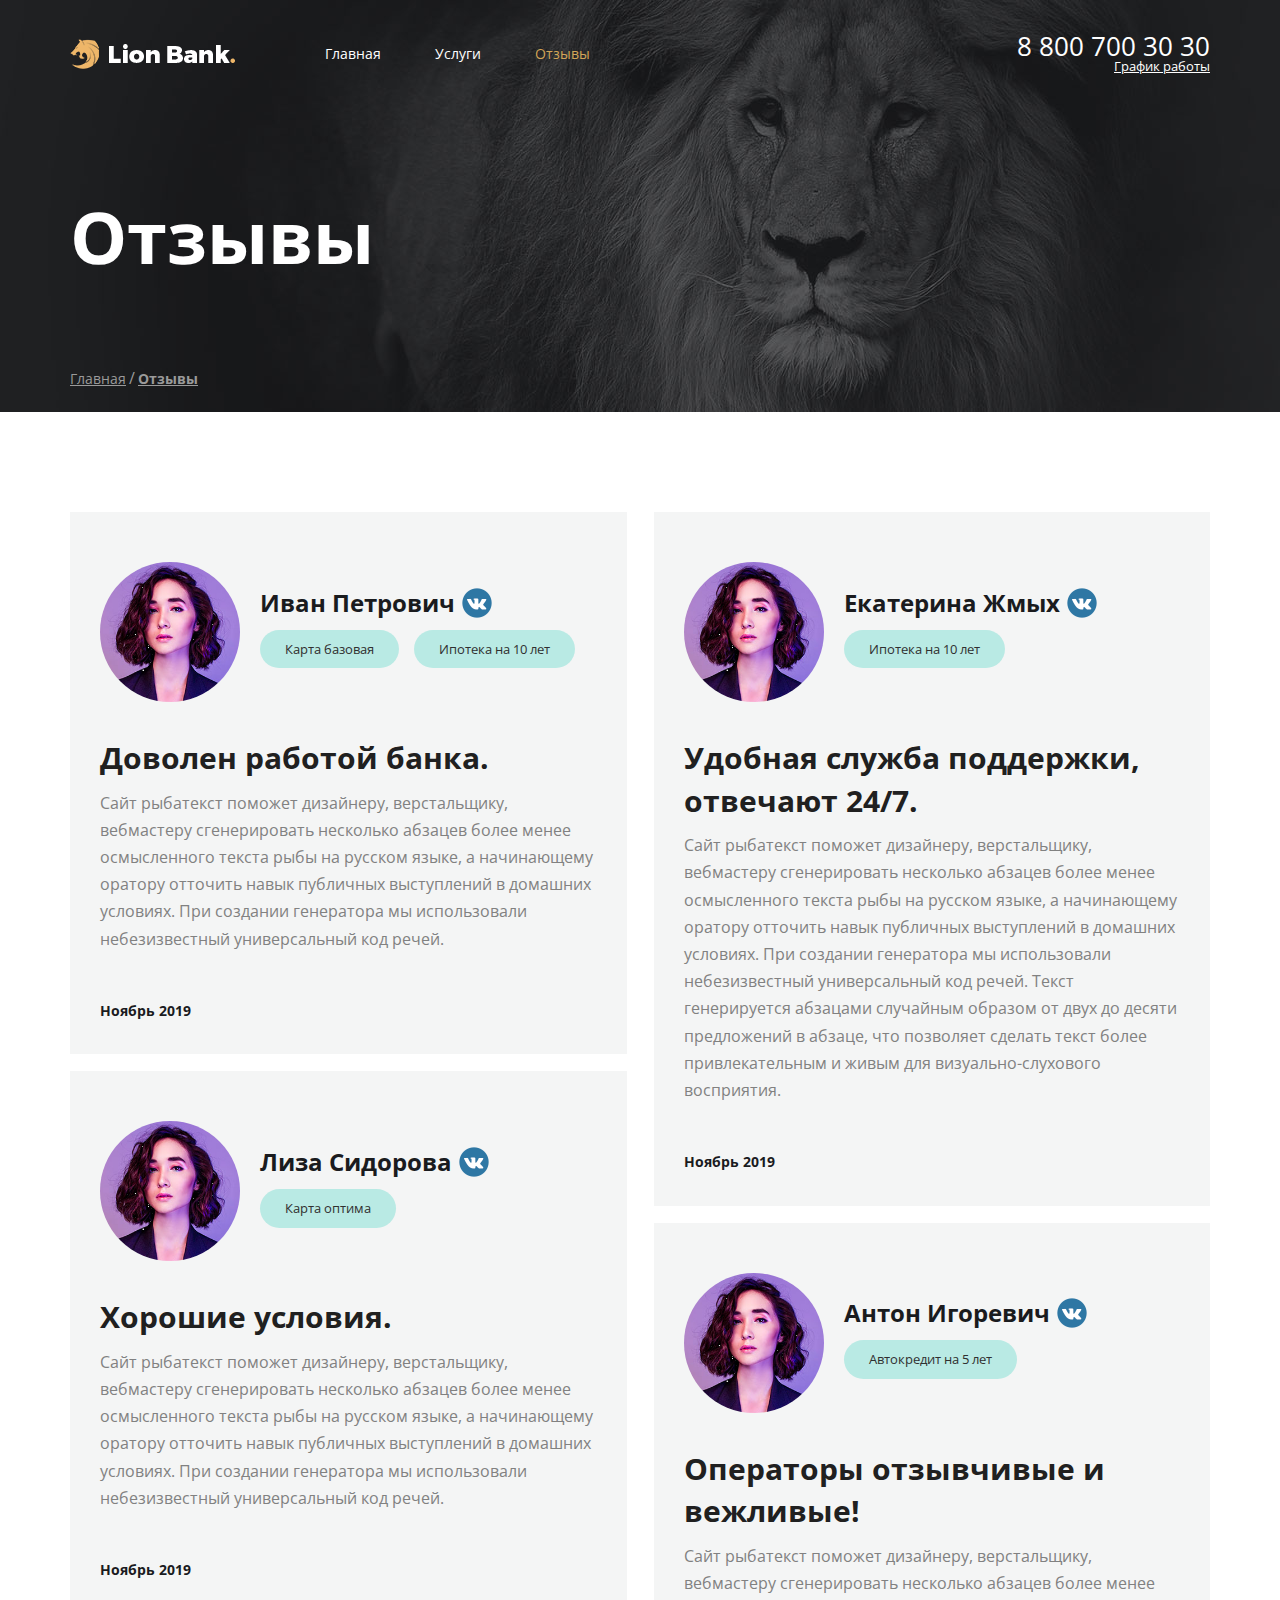
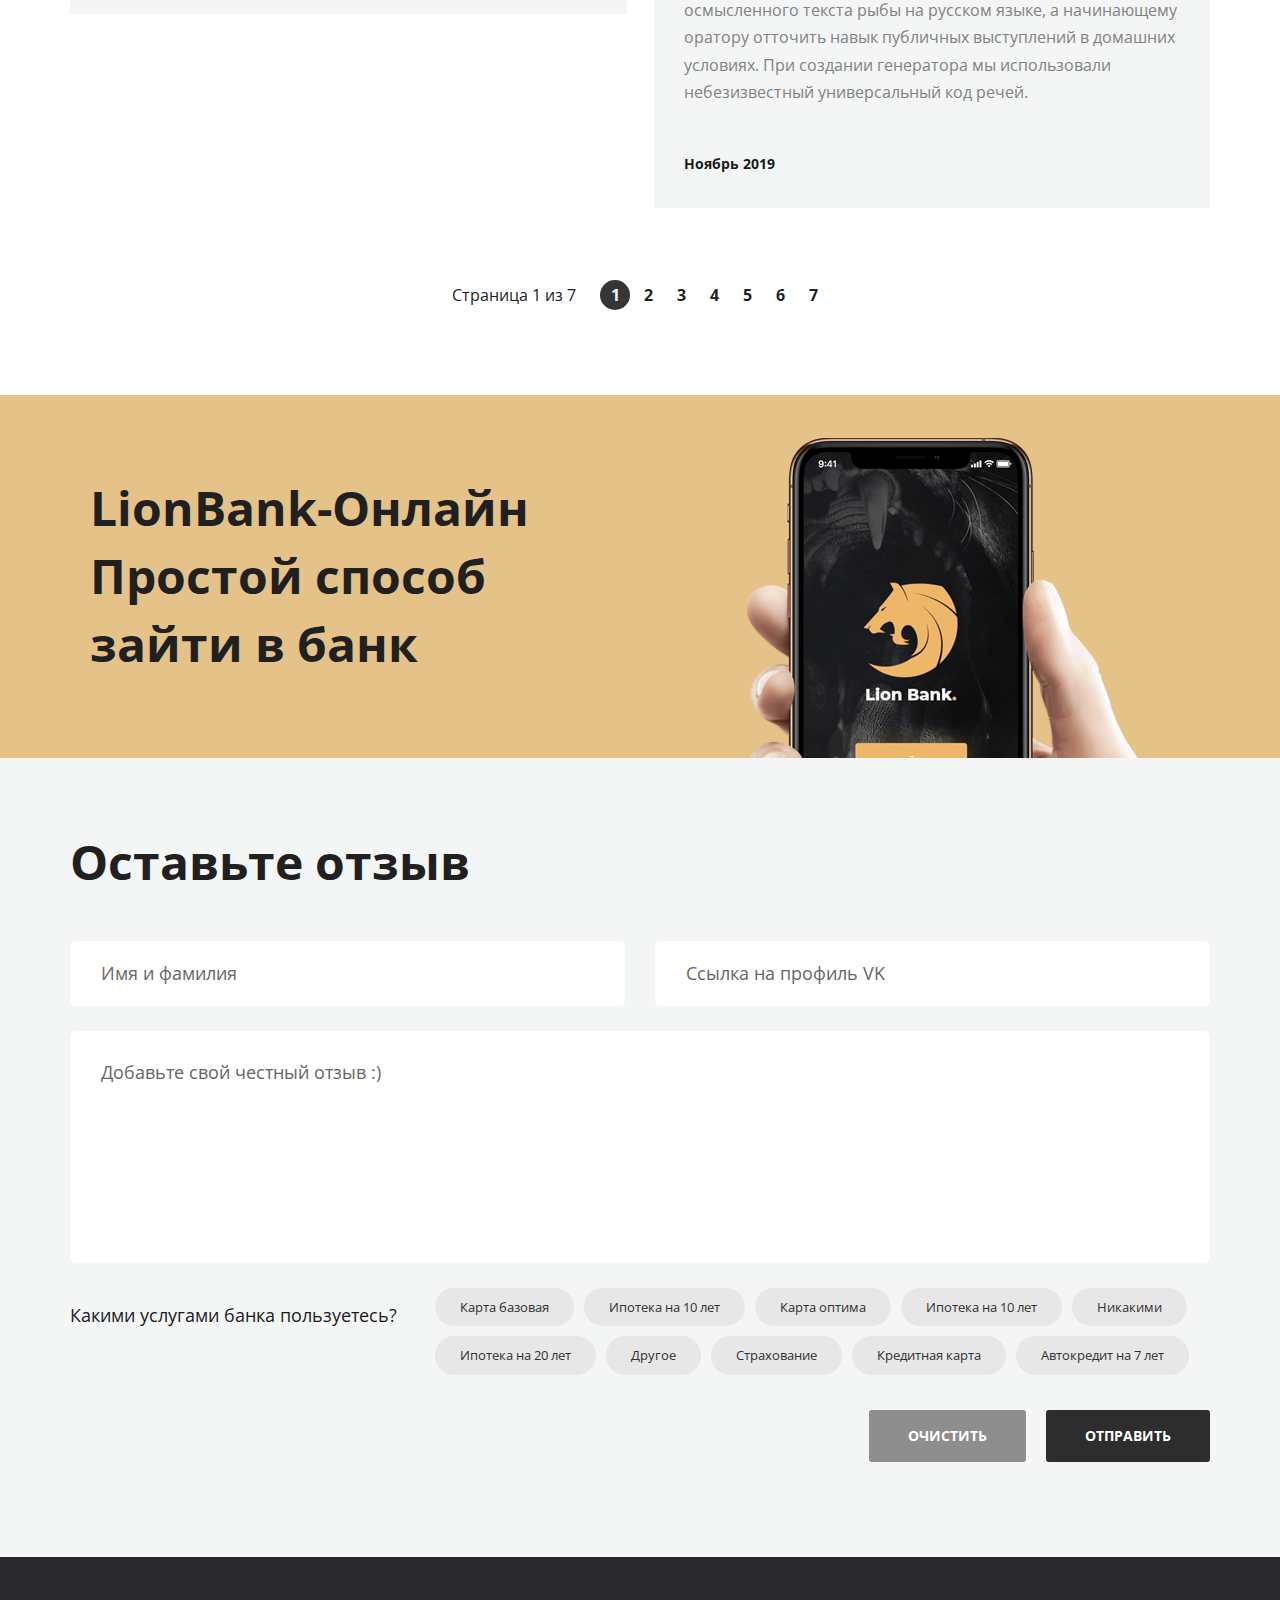
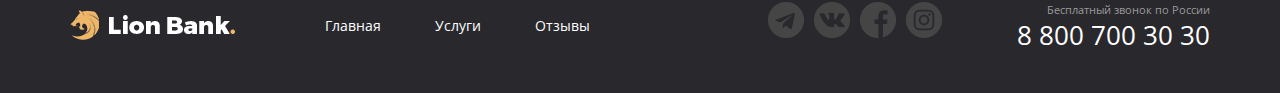
==== feedback.html @ 6b340ee8 "Add files via upload" ====
<!DOCTYPE html>
<html lang="ru">
<head>
    <meta charset="UTF-8">
    <meta name="viewport" content="width=1240">
    <link rel="preconnect" href="https://fonts.gstatic.com">
    <link href="https://fonts.googleapis.com/css2?family=Open+Sans:wght@400;600;700&display=swap" rel="stylesheet">
    <link rel="icon" type="image/vnd.microsoft.icon" href="./favicon.png">
    <link rel="icon" type="image/x-icon" href="./favicon.png">
    <link rel="icon" href="./favicon.png" /> 
    <link href="./css/style.css" rel="stylesheet" type="text/css">
    <title>Отзывы</title>
</head>
<body>
    <div class="wrapper">
        <div class="page-top">
            <header class="header header_style_default">
                    <div class="container header__container">
                        <div class="header__col header__col_align_left">
                            <div class="logo header__logo">
                                <a href="./main.html" class="logo__link" title="Lion Bank"><img src="./img/logo.png" class="logo__img" alt="Lion Bank"></a>
                            </div>
                            <nav class="main-menu header__main-menu">
                            <ul class="main-menu__list">
                                <li class="main-menu__item"><a href="./main.html" class="main-menu__link">Главная</a></li>
                                <li class="main-menu__item"><a href="./services.html" class="main-menu__link">Услуги</a></li>
                                <li class="main-menu__item"><a href="./feedback.html" class="main-menu__link active">Отзывы</a></li>
                            </ul>
                            </nav>
                        </div>
                        
                        <div class="header__col header__col-align-right">
                            <address class="contacts header__contacts">
                                <a href="tel:+78007003030" class="contacts__phone">8 800 700 30 30</a>
                                <div class="contacts__shedule">
                                    <div class="contacts__title">График работы</div>
                                        <div class="contacts__dropdown">
                                            <ul class="contacts__info">
                                            <li class="contacts__line contacts__line_bold">пн-вс: 09:00 - 20:00</li>
                                            <li class="contacts__line">Обед: 14:00 - 14:30</li>  
                                            </ul> 
                                        </div>
                                </div>
                            </address>
                        </div>
                            
                    </div>

            </header>
            <div class="container page-top__container">
                <h1 class="page-top__title">Отзывы</h1>
                <ul class="breadcrumbs">
                    <li class="breadcrumbs__item"><a href="./" class="breadcrumbs__link">Главная</a></li>
                    <li class="breadcrumbs__item"><a href="./services.html" class="breadcrumbs__link active">Отзывы</a></li>
                </ul>
            </div>
        </div>
        
       
        <main class="page-content">

            <section class="feedback">
                <div class="container">
                <ul class="feedback__list">
                    <li class="feedback__item review">
                        <div class="review__head">
                            <div class="review__avatar avatar"><img src="./img/avatar/avatar.png" alt="Пользователь" class="avatar__img"></div>
                            <div class="review__user">
                                <a href="#" class="review__username">Иван Петрович</a>
                                <ul class="review__tags">
                                    <li class="review__tag tag tag_bg_green">Карта базовая</li>
                                    <li class="review__tag tag tag_bg_green">Ипотека на 10 лет</li>
                                </ul>
                            </div>
                        </div>
                        <div class="review__body">
                            <h3 class="review__title">Доволен работой банка.</h3>
                            <div class="review__text">Сайт рыбатекст поможет дизайнеру, верстальщику, вебмастеру сгенерировать несколько абзацев более менее осмысленного текста рыбы на русском языке, а начинающему оратору отточить навык публичных выступлений в домашних условиях. При создании генератора мы использовали небезизвестный универсальный код речей. </div>
                            <div class="review__date">Ноябрь 2019</div>
                        </div>
                    </li>


                    <li class="feedback__item review">
                        <div class="review__head">
                            <div class="review__avatar avatar"><img src="./img/avatar/avatar.png" alt="Пользователь" class="avatar__img"></div>
                            <div class="review__user">
                                <a href="#" class="review__username">Лиза Сидорова</a>
                                <ul class="review__tags">
                                    <li class="review__tag tag tag_bg_green">Карта оптима</li>
                                </ul>
                            </div>
                        </div>
                        <div class="review__body">
                            <h3 class="review__title">Хорошие условия.</h3>
                            <div class="review__text">Сайт рыбатекст поможет дизайнеру, верстальщику, вебмастеру сгенерировать несколько абзацев более менее осмысленного текста рыбы на русском языке, а начинающему оратору отточить навык публичных выступлений в домашних условиях. При создании генератора мы использовали небезизвестный универсальный код речей. </div>
                            <div class="review__date">Ноябрь 2019</div>
                        </div>
                    </li>

                    <li class="feedback__item review">
                        <div class="review__head">
                            <div class="review__avatar avatar"><img src="./img/avatar/avatar.png" alt="Пользователь" class="avatar__img"></div>
                            <div class="review__user">
                                <a href="#" class="review__username">Екатерина Жмых</a>
                                <ul class="review__tags">
                                    <li class="review__tag tag tag_bg_green">Ипотека на 10 лет</li>
                                </ul>
                            </div>
                        </div>
                        <div class="review__body">
                            <h3 class="review__title">Удобная служба поддержки,
                                отвечают 24/7.</h3>
                            <div class="review__text">Сайт рыбатекст поможет дизайнеру, верстальщику, вебмастеру сгенерировать несколько абзацев более менее осмысленного текста рыбы на русском языке, а начинающему оратору отточить навык публичных выступлений в домашних условиях. При создании генератора мы использовали небезизвестный универсальный код речей. Текст генерируется абзацами случайным образом от двух до десяти предложений в абзаце, что позволяет сделать текст более привлекательным и живым для визуально-слухового восприятия.</div>
                            <div class="review__date">Ноябрь 2019</div>
                        </div>
                    </li>

                    <li class="feedback__item review">
                        <div class="review__head">
                            <div class="review__avatar avatar"><img src="./img/avatar/avatar.png" alt="Пользователь" class="avatar__img"></div>
                            <div class="review__user">
                                <a href="#" class="review__username">Антон Игоревич</a>
                                <ul class="review__tags">
                                    <li class="review__tag tag tag_bg_green">Автокредит на 5 лет</li>
                                </ul>
                            </div>
                        </div>
                        <div class="review__body">
                            <h3 class="review__title">Операторы отзывчивые
                                и вежливые!</h3>
                            <div class="review__text">Сайт рыбатекст поможет дизайнеру, верстальщику, вебмастеру сгенерировать несколько абзацев более менее осмысленного текста рыбы на русском языке, а начинающему оратору отточить навык публичных выступлений в домашних условиях. При создании генератора мы использовали небезизвестный универсальный код речей.</div>
                            <div class="review__date">Ноябрь 2019</div>
                        </div>
                    </li>
                    
                </ul>

                <div class="paginator paginator_style_light feedback__paginator">
                    <div class="paginator__pages">
                        Страница <span class="paginator__current-page">1</span> из <span class="paginator__pages-sum">7</span>
                    </div>
                    <ul class="paginator__list">
                        <li class="paginator__item"><a href="#" class="paginator__link active">1</a></li>
                        <li class="paginator__item"><a href="#" class="paginator__link">2</a></li>
                        <li class="paginator__item"><a href="#" class="paginator__link">3</a></li>
                        <li class="paginator__item"><a href="#" class="paginator__link">4</a></li>
                        <li class="paginator__item"><a href="#" class="paginator__link">5</a></li>
                        <li class="paginator__item"><a href="#" class="paginator__link">6</a></li>
                        <li class="paginator__item"><a href="#" class="paginator__link">7</a></li>
                    </ul>
                </div>
            </div>
            </section>
       
        </main> 

        <section class="ad ad_position_reviews ad_bg_orange">
            <div class="container ad__container">
                <img src="./img/ad/ad.png" alt="" class="ad__img">
                <div class="ad__text">
                    LionBank-Онлайн
                    Простой способ зайти в банк
                </div>
            </div>
        </section>

        <section class="leave-review">
            <div class="container">
                <h2 class="leave-review__title title_style_third">Оставьте отзыв</h2>
                <form action="" class="form form_style_review">
                    <div class="form__row">
                        <input type="text" class="form__input" placeholder="Имя и фамилия">
                        <input type="text" class="form__input" placeholder="Ссылка на профиль VK">
                    </div>
                    <div class="form__row">
                        <textarea class="form__input form__input_textarea" placeholder="Добавьте свой честный отзыв :)"></textarea>
                    </div>
                    <div class="form__row form__controls">
                        <div class="form__controls-title">Какими услугами банка пользуетесь?</div>
                        <ul class="controls">
                            <li class="controls__item">
                                <label class="controls__element">
                                    <input type="checkbox" class="controls__checkbox">
                                    <div class="tag controls__tag">Карта  базовая</div>
                                </label>
                            </li>
                            <li class="controls__item">
                                <label class="controls__element">
                                    <input type="checkbox" class="controls__checkbox">
                                    <div class="tag controls__tag">Ипотека на 10 лет</div>
                                </label>
                            </li>
                            <li class="controls__item">
                                <label class="controls__element">
                                    <input type="checkbox" class="controls__checkbox">
                                    <div class="tag controls__tag">Карта оптима</div>
                                </label>
                            </li>
                            <li class="controls__item">
                                <label class="controls__element">
                                    <input type="checkbox" class="controls__checkbox">
                                    <div class="tag controls__tag">Ипотека на 10 лет</div>
                                </label>
                            </li>
                            <li class="controls__item">
                                <label class="controls__element">
                                    <input type="checkbox" class="controls__checkbox">
                                    <div class="tag controls__tag">Никакими</div>
                                </label>
                            </li>
                            <li class="controls__item">
                                <label class="controls__element">
                                    <input type="checkbox" class="controls__checkbox">
                                    <div class="tag controls__tag">Ипотека на 20 лет</div>
                                </label>
                            </li>
                            <li class="controls__item">
                                <label class="controls__element">
                                    <input type="checkbox" class="controls__checkbox">
                                    <div class="tag controls__tag">Другое</div>
                                </label>
                            </li>
                            <li class="controls__item">
                                <label class="controls__element">
                                    <input type="checkbox" class="controls__checkbox">
                                    <div class="tag controls__tag">Страхование</div>
                                </label>
                            </li>
                            <li class="controls__item">
                                <label class="controls__element">
                                    <input type="checkbox" class="controls__checkbox">
                                    <div class="tag controls__tag">Кредитная карта</div>
                                </label>
                            </li>
                            <li class="controls__item">
                                <label class="controls__element">
                                    <input type="checkbox" class="controls__checkbox">
                                    <div class="tag controls__tag">Автокредит на 7 лет</div>
                                </label>
                            </li>
                        </ul>
                        
                    </div>
                    <div class="form__row form__buttons">
                        <button type="reset" class="form__button button button_style_gray button_shadow_none">Очистить</button>
                        <button type="submit" class="form__button button button_style_dark button_shadow_none">Отправить</button>
                    </div>
                </form>
            </div>
        </section>


        
        <footer class="footer">
                <div class="container footer__container footer__container_default">
                    <div class="footer__col footer__col_align_left">
                        <div class="logo footer__logo">
                            <a href="./main.html" class="logo__link" title="Lion Bank"><img src="./img/logo.png" class="logo__img" alt="Lion Bank"></a>
                        </div>
                        
                        <nav class="main-menu footer__main-menu">
                            <ul class="main-menu__list">
                                <li class="main-menu__item"><a href="./main.html" class="main-menu__link">Главная</a></li>
                                <li class="main-menu__item"><a href="./services.html" class="main-menu__link">Услуги</a></li>
                                <li class="main-menu__item"><a href="./feedback.html" class="main-menu__link">Отзывы</a></li>
                            </ul>
                        </nav>
                    </div>
                    
    
                    <div class="footer__col footer__col_align_right">
                        <div class="socials footer__socials">
                            <ul class="socials__list">
                                <li class="socials__item"><a href="#" class="socials__link socials__link_telegram" title="Telegram" target="_blank"></a></li>
                                <li class="socials__item"><a href="#" class="socials__link socials__link_vkontakte" title="Vkontakte" target="_blank"></a></li>
                                <li class="socials__item"><a href="#" class="socials__link socials__link_facebook" title="Facebook" target="_blank"></a></li>
                                <li class="socials__item"><a href="#" class="socials__link socials__link_instagram" title="Instagram" target="_blank"></a></li>
                            </ul>   
                        </div>
        
                        <address class="contacts footer__contacts">
                            <div class="contacts__free-call">Бесплатный звонок по России</div>
                            <a href="tel:+78007003030" class="contacts__phone">8 800 700 30 30</a>
                        </address>
                    </div>
                    
                </div>
        </footer>
     

    </div> <!-- /wrapper -->
</body>
</html>
---- css/style.css ----
@import "./layout/normalize.css" screen;
@import "./layout/default.css" screen;

@import "./blocks/header.css" screen;
@import "./blocks/logo.css" screen;
@import "./blocks/main-menu.css" screen;
@import "./blocks/contacts.css" screen;
@import "./blocks/footer.css" screen;
@import "./blocks/socials.css" screen;
@import "./blocks/button.css" screen;
@import "./blocks/paginator.css" screen;

@import "./blocks/hero.css" screen;
@import "./blocks/offers.css" screen;
@import "./blocks/creditcard.css" screen;
@import "./blocks/news.css" screen;
@import "./blocks/preview.css" screen;
@import "./blocks/about.css" screen;

@import "./blocks/page-top.css" screen;
@import "./blocks/head-title.css" screen;
@import "./blocks/breadcrumbs.css" screen;
@import "./blocks/services.css" screen;
@import "./blocks/article-preview.css" screen;
@import "./blocks/partners.css" screen;

@import "./blocks/feedback.css" screen;
@import "./blocks/review.css" screen;
@import "./blocks/avatar.css" screen;
@import "./blocks/tag.css" screen;
@import "./blocks/ad.css" screen;
@import "./blocks/form.css" screen;
@import "./blocks/leave-review.css" screen;
@import "./blocks/controls.css" screen;

/*Welcome*/

.welcome {
    height:100vh;
    min-width:1160px;
    display:flex;
    flex-direction: column;
    position:fixed;
    top:0;
    left:0;
    width:100vw;
    align-items: center;
    justify-content: center;
    background: url("../../img/splash.png") center center no-repeat;
    
}

@media (orientation: landscape) {
    .welcome {
        background-size:100% auto;
    }
}

@media (orientation: portrait) {
    .welcome {
        background-size:auto 100%;
    }
}


.welcome__content {

    display: flex;
    flex-direction: column;
    animation: bounce 1.5s;
    opacity: 0;
    animation-fill-mode: forwards;

}

.welcome__img {
    margin-bottom:60px;
}

@keyframes bounce {

    0% {
        transform: translateY(0);
    }

    20% {
        transform: translateY(-30px);
        animation-timing-function:cubic-bezier(0.175, 0.885, 0.5);

    }

    35% {
        transform: translateY(0);
    }

    50% {
        transform: translateY(-20px);

    }

    65% {
        transform: translateY(0);
    }

    75% {
        transform: translateY(-10px);

    }

    90% {
        transform: translateY(0);
    }

    100% {
        opacity: 1;
    }

}
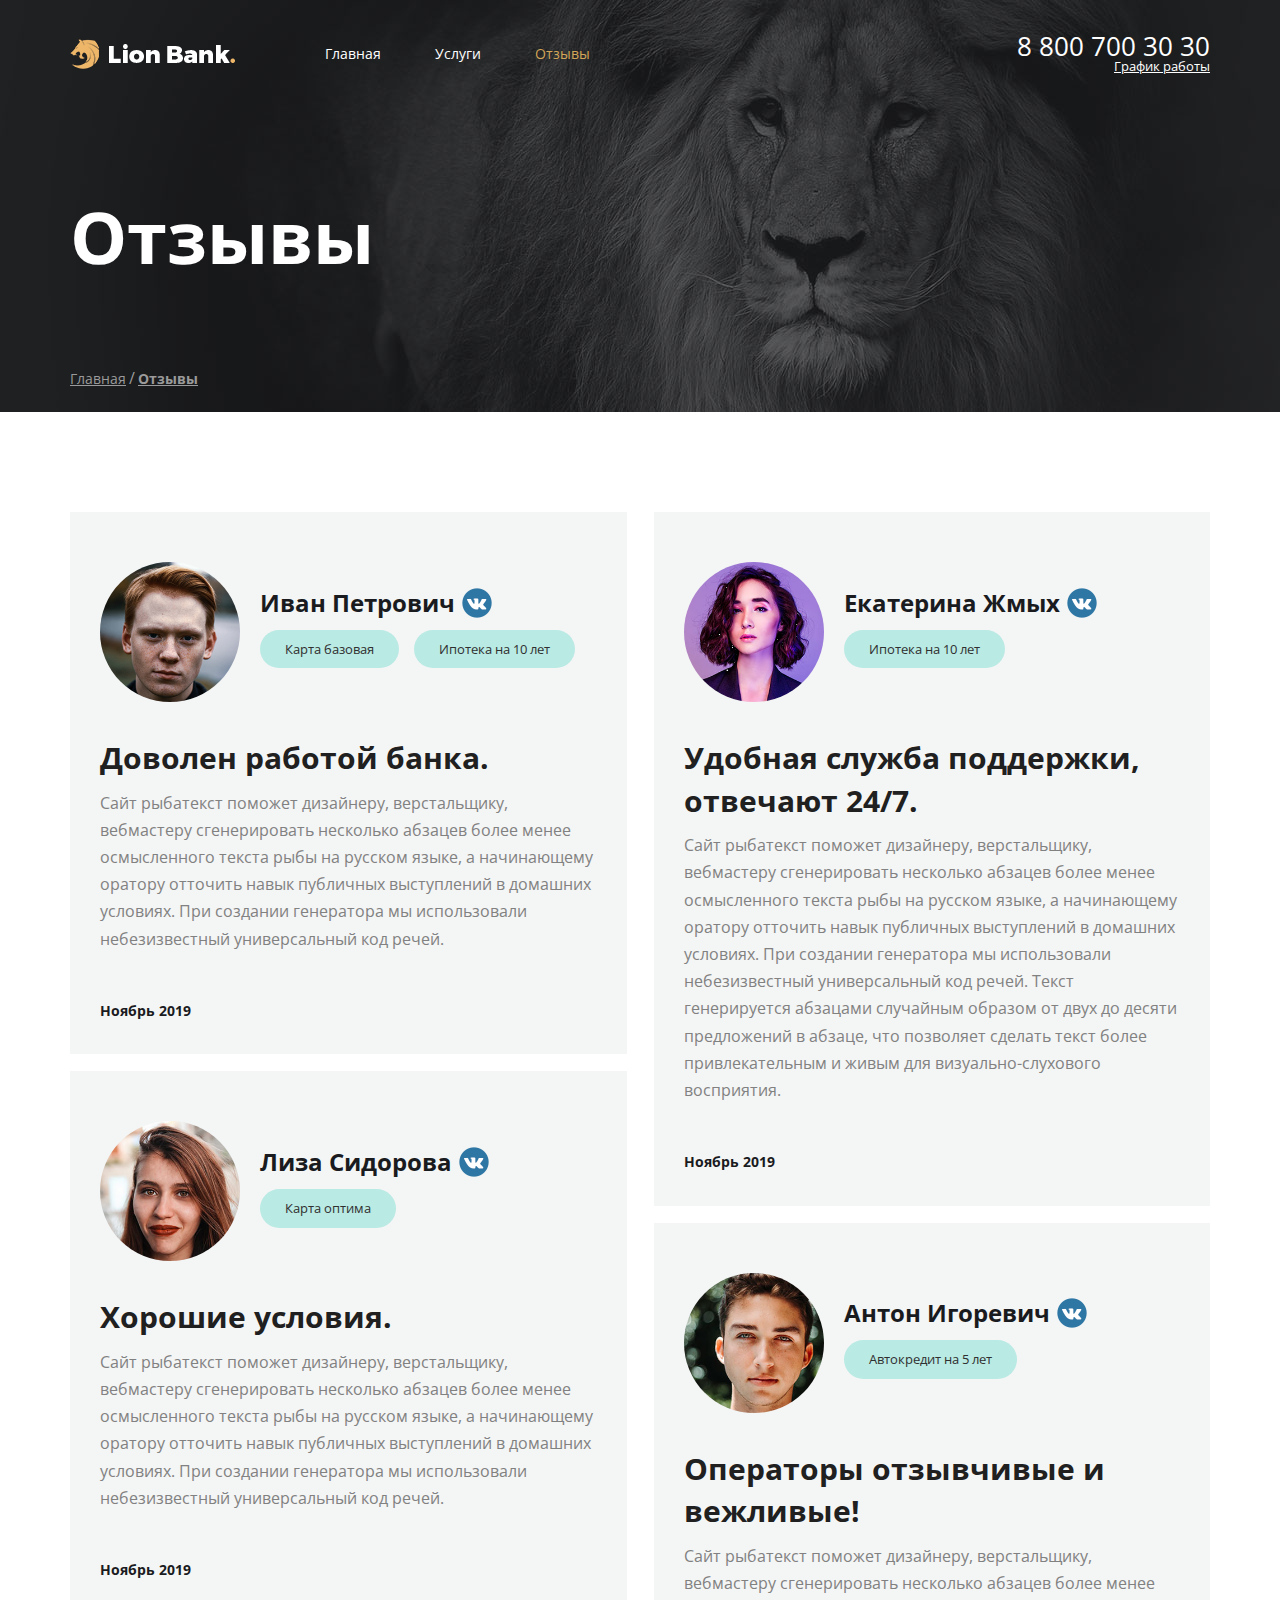
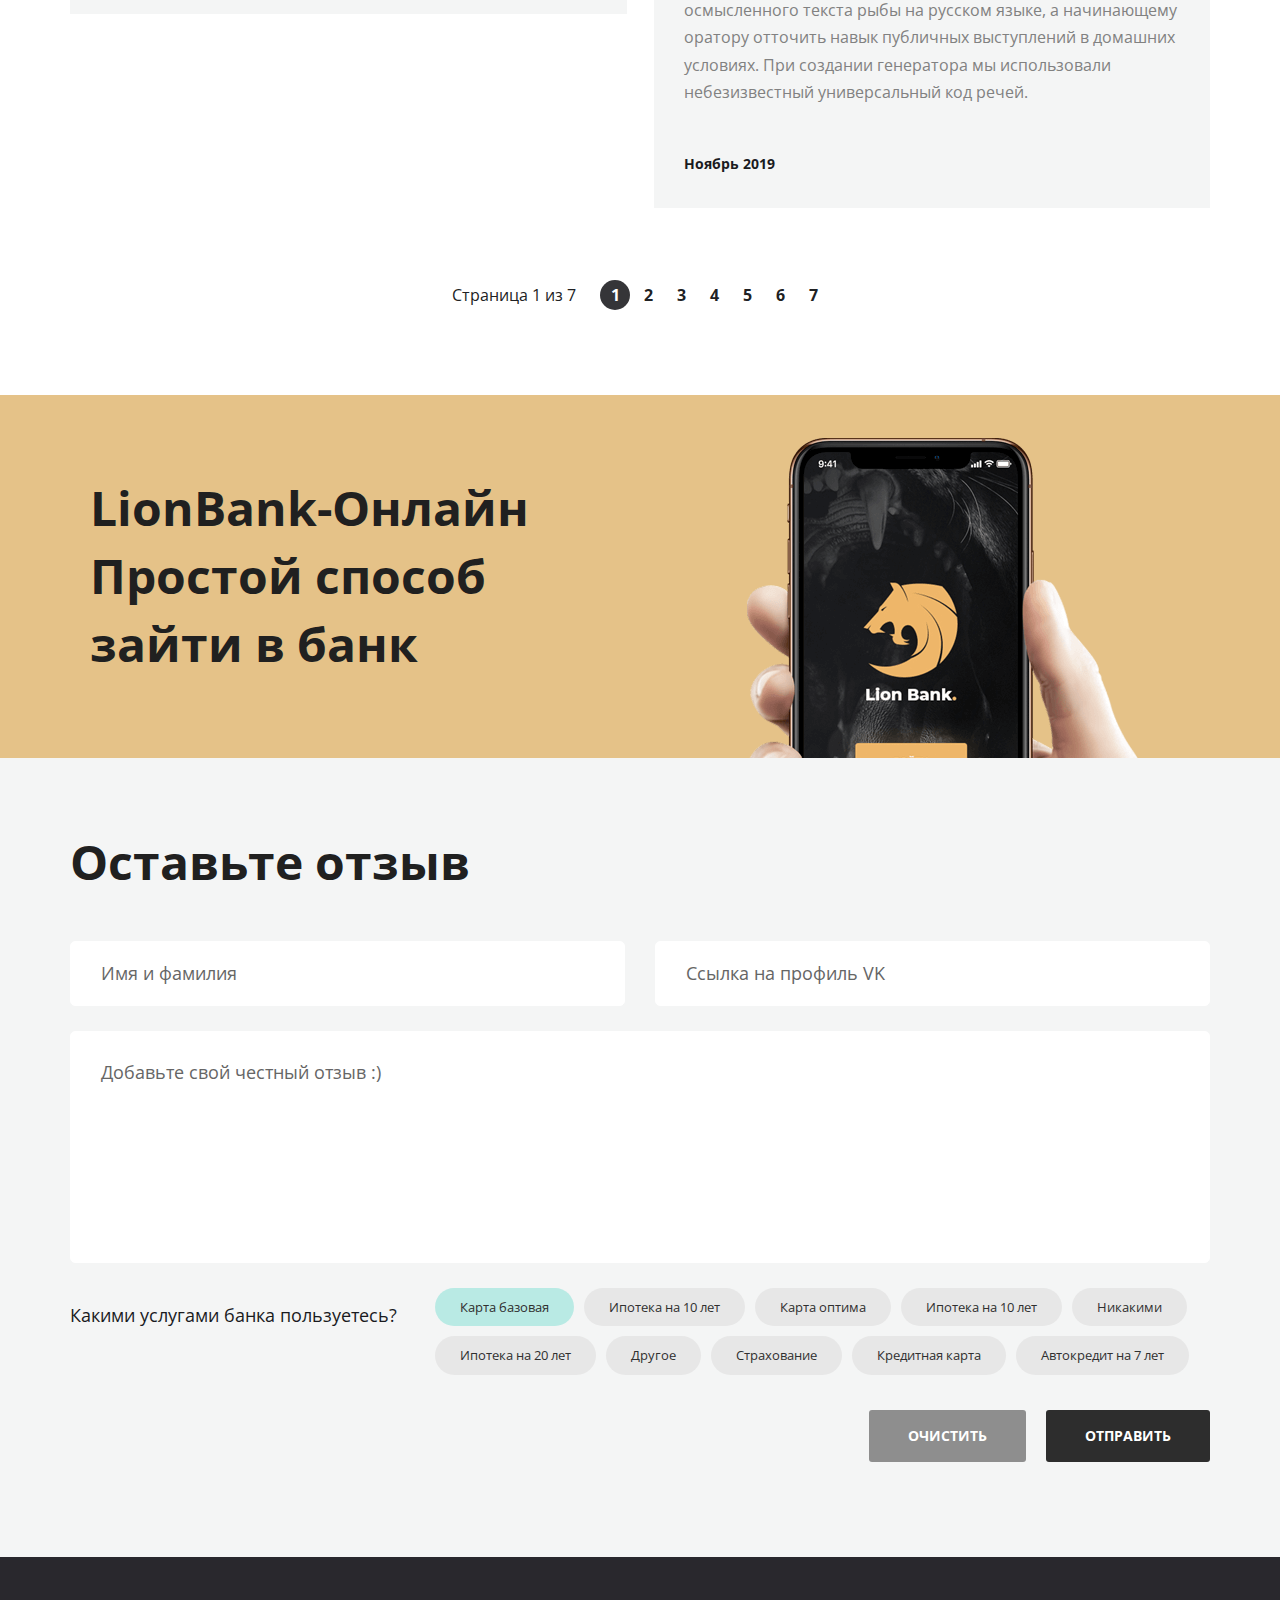
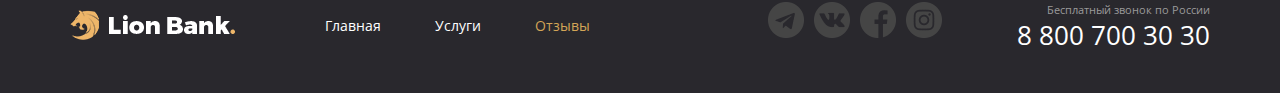
==== commit a5d64459: "Add files via upload" ====
--- a/feedback.html
+++ b/feedback.html
@@ -50,7 +50,7 @@
             <div class="container page-top__container">
                 <h1 class="page-top__title">Отзывы</h1>
                 <ul class="breadcrumbs">
-                    <li class="breadcrumbs__item"><a href="./" class="breadcrumbs__link">Главная</a></li>
+                    <li class="breadcrumbs__item"><a href="./main.html" class="breadcrumbs__link">Главная</a></li>
                     <li class="breadcrumbs__item"><a href="./services.html" class="breadcrumbs__link active">Отзывы</a></li>
                 </ul>
             </div>
@@ -64,7 +64,7 @@
                 <ul class="feedback__list">
                     <li class="feedback__item review">
                         <div class="review__head">
-                            <div class="review__avatar avatar"><img src="./img/avatar/avatar.png" alt="Пользователь" class="avatar__img"></div>
+                            <div class="review__avatar avatar"><img src="./img/avatar/avatar1.png" alt="Пользователь" class="avatar__img"></div>
                             <div class="review__user">
                                 <a href="#" class="review__username">Иван Петрович</a>
                                 <ul class="review__tags">
@@ -83,7 +83,7 @@
 
                     <li class="feedback__item review">
                         <div class="review__head">
-                            <div class="review__avatar avatar"><img src="./img/avatar/avatar.png" alt="Пользователь" class="avatar__img"></div>
+                            <div class="review__avatar avatar"><img src="./img/avatar/avatar3.png" alt="Пользователь" class="avatar__img"></div>
                             <div class="review__user">
                                 <a href="#" class="review__username">Лиза Сидорова</a>
                                 <ul class="review__tags">
@@ -100,7 +100,7 @@
 
                     <li class="feedback__item review">
                         <div class="review__head">
-                            <div class="review__avatar avatar"><img src="./img/avatar/avatar.png" alt="Пользователь" class="avatar__img"></div>
+                            <div class="review__avatar avatar"><img src="./img/avatar/avatar2.png" alt="Пользователь" class="avatar__img"></div>
                             <div class="review__user">
                                 <a href="#" class="review__username">Екатерина Жмых</a>
                                 <ul class="review__tags">
@@ -118,7 +118,7 @@
 
                     <li class="feedback__item review">
                         <div class="review__head">
-                            <div class="review__avatar avatar"><img src="./img/avatar/avatar.png" alt="Пользователь" class="avatar__img"></div>
+                            <div class="review__avatar avatar"><img src="./img/avatar/avatar4.png" alt="Пользователь" class="avatar__img"></div>
                             <div class="review__user">
                                 <a href="#" class="review__username">Антон Игоревич</a>
                                 <ul class="review__tags">
@@ -181,7 +181,7 @@
                         <ul class="controls">
                             <li class="controls__item">
                                 <label class="controls__element">
-                                    <input type="checkbox" class="controls__checkbox">
+                                    <input type="checkbox" class="controls__checkbox" checked>
                                     <div class="tag controls__tag">Карта  базовая</div>
                                 </label>
                             </li>
@@ -263,7 +263,7 @@
                             <ul class="main-menu__list">
                                 <li class="main-menu__item"><a href="./main.html" class="main-menu__link">Главная</a></li>
                                 <li class="main-menu__item"><a href="./services.html" class="main-menu__link">Услуги</a></li>
-                                <li class="main-menu__item"><a href="./feedback.html" class="main-menu__link">Отзывы</a></li>
+                                <li class="main-menu__item"><a href="./feedback.html" class="main-menu__link active">Отзывы</a></li>
                             </ul>
                         </nav>
                     </div>
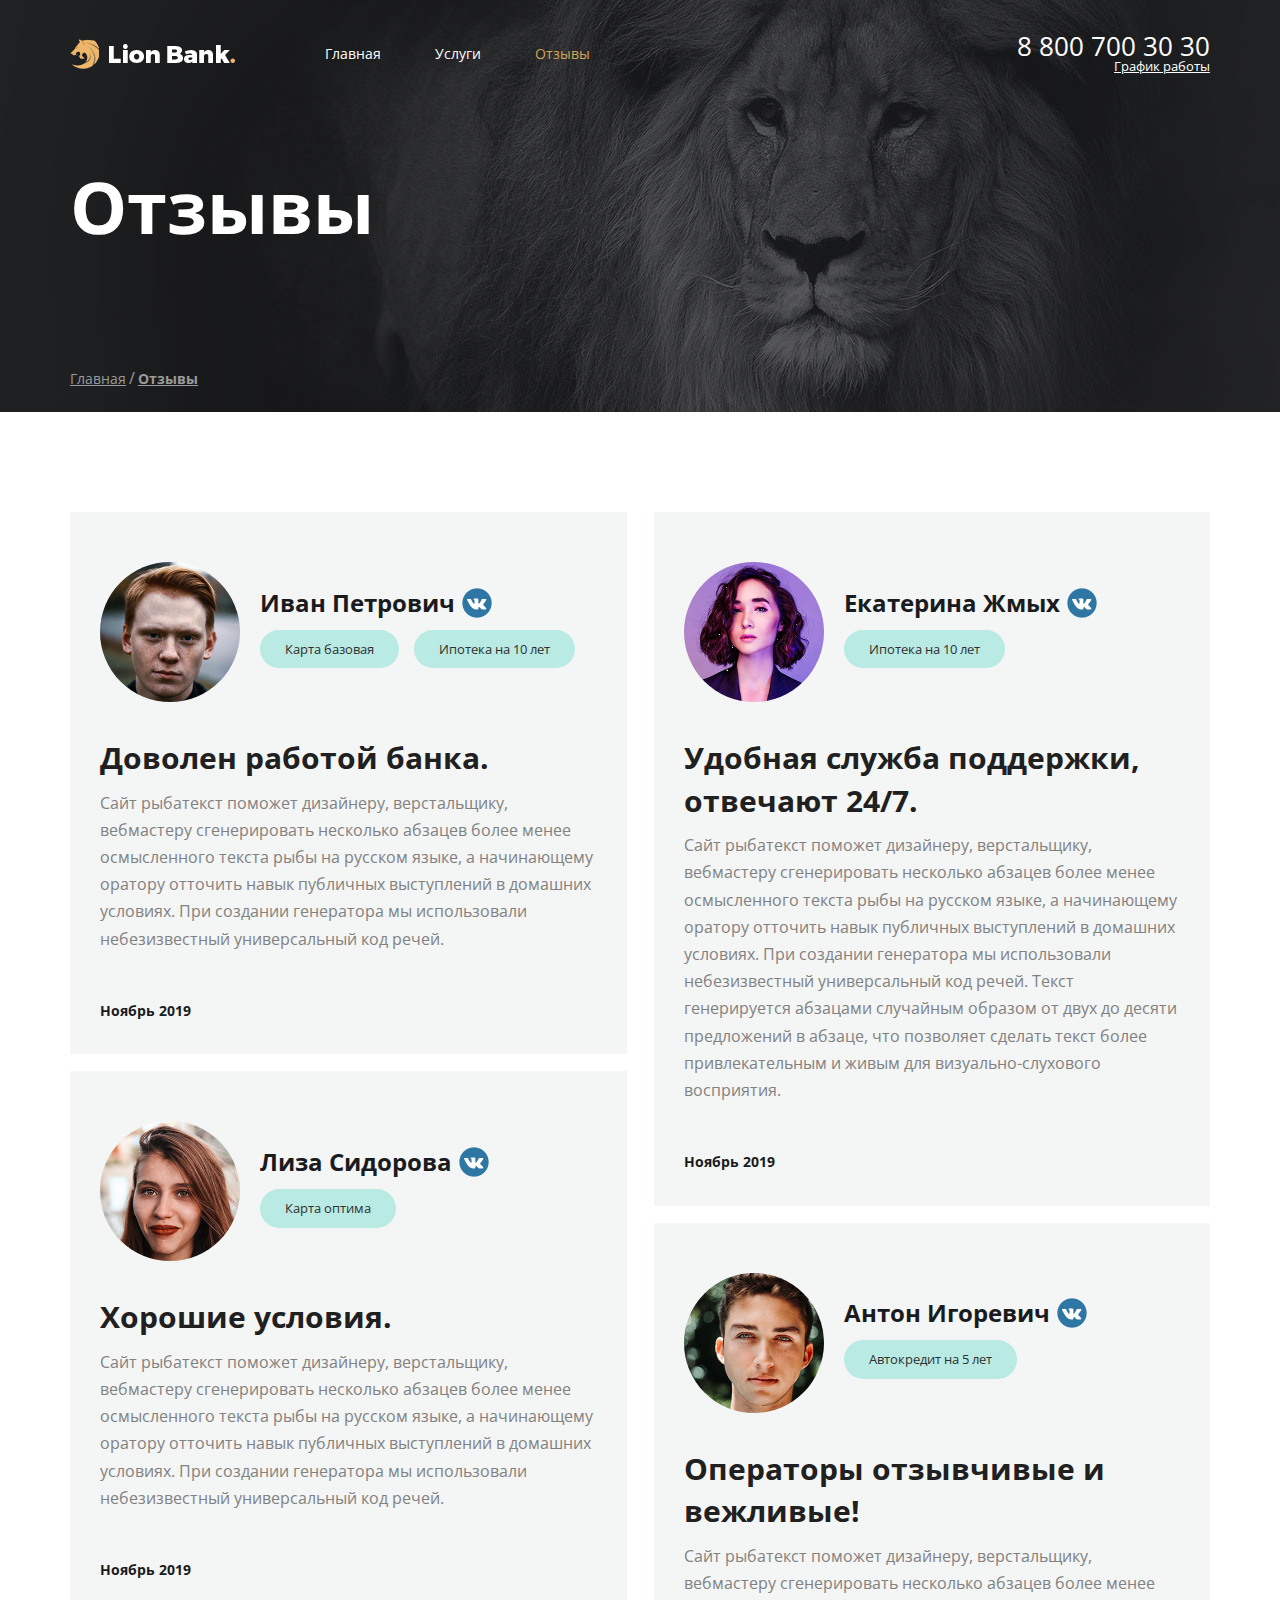
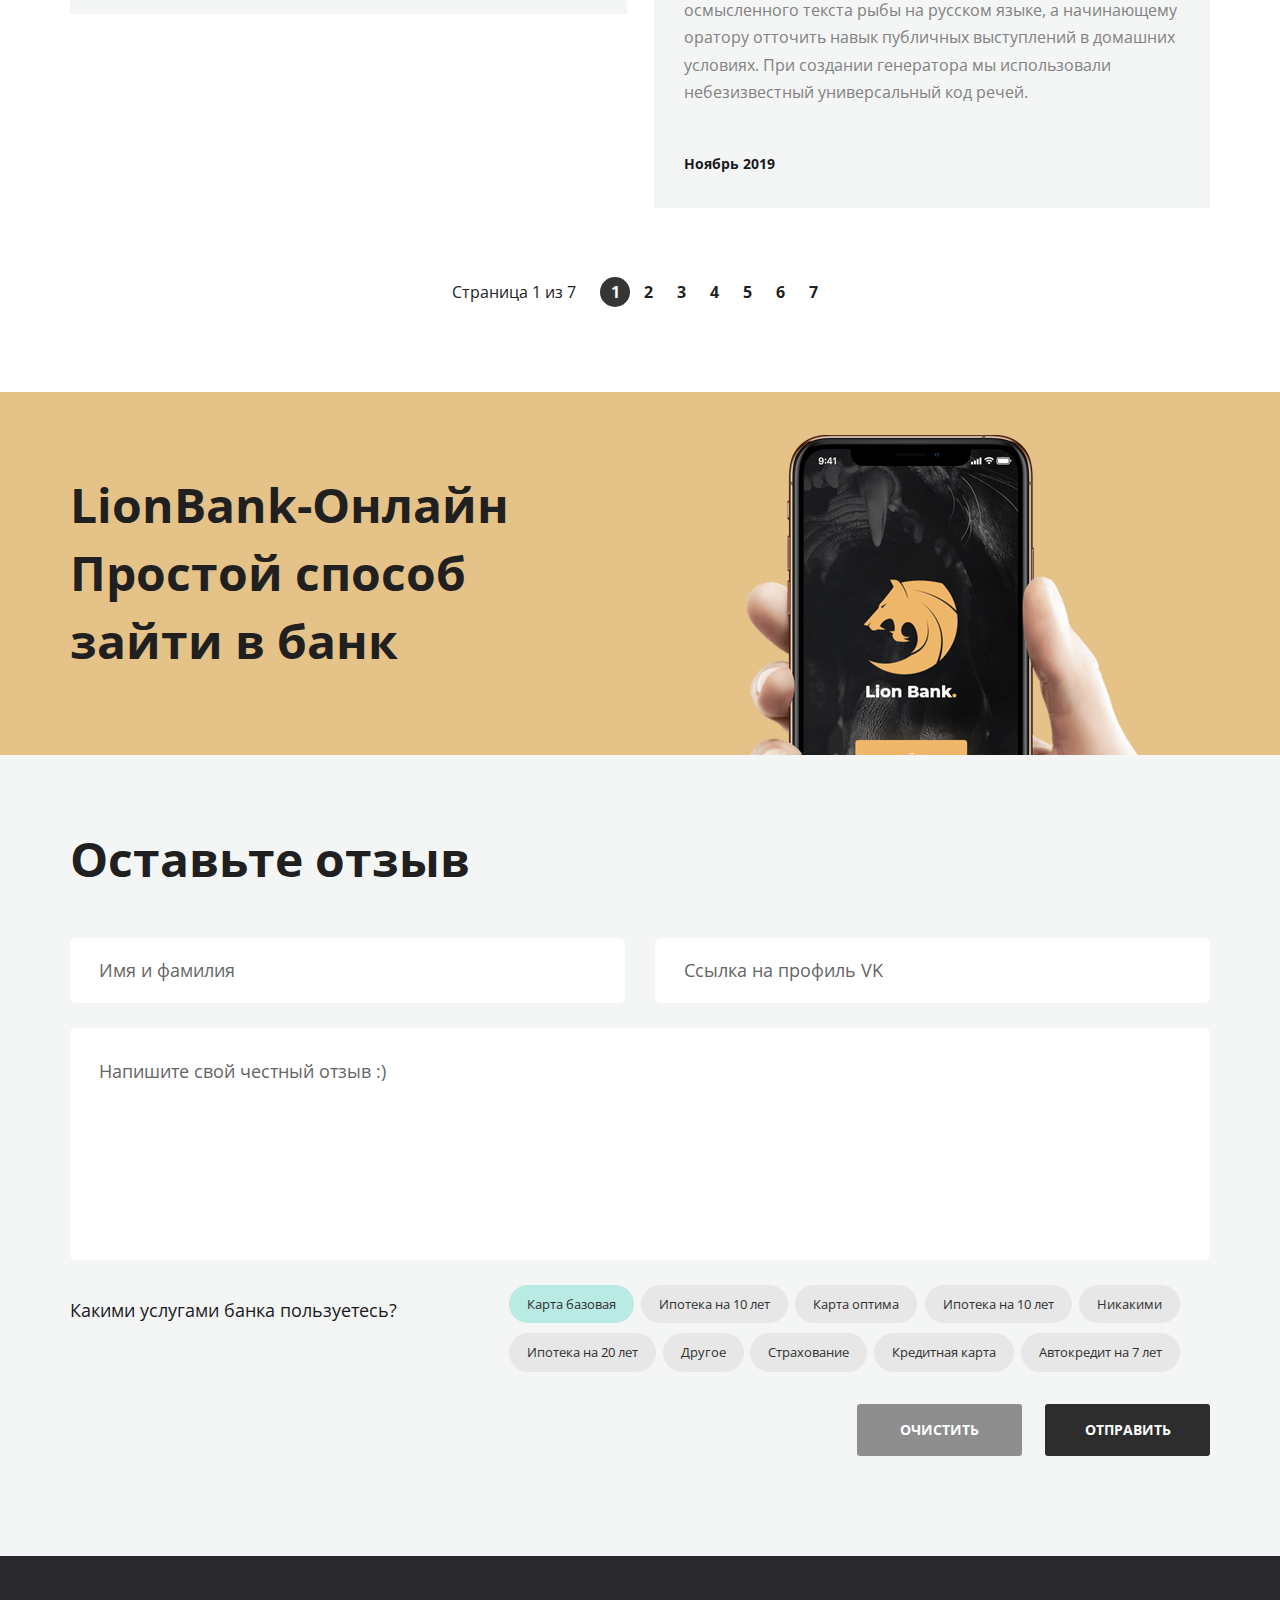
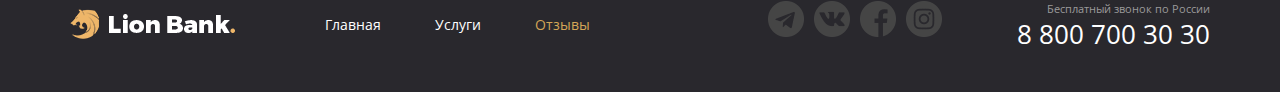
==== commit 8fd6aa43: "Add files via upload" ====
--- a/feedback.html
+++ b/feedback.html
@@ -157,7 +157,9 @@
 
         <section class="ad ad_position_reviews ad_bg_orange">
             <div class="container ad__container">
-                <img src="./img/ad/ad.png" alt="" class="ad__img">
+                <div class="ad__pic">
+                    <img src="./img/ad/ad.png" alt="" class="ad__img">
+                </div>
                 <div class="ad__text">
                     LionBank-Онлайн
                     Простой способ зайти в банк
@@ -174,7 +176,7 @@
                         <input type="text" class="form__input" placeholder="Ссылка на профиль VK">
                     </div>
                     <div class="form__row">
-                        <textarea class="form__input form__input_textarea" placeholder="Добавьте свой честный отзыв :)"></textarea>
+                        <textarea class="form__input form__input_textarea" placeholder="Напишите свой честный отзыв :)"></textarea>
                     </div>
                     <div class="form__row form__controls">
                         <div class="form__controls-title">Какими услугами банка пользуетесь?</div>
@@ -182,61 +184,61 @@
                             <li class="controls__item">
                                 <label class="controls__element">
                                     <input type="checkbox" class="controls__checkbox" checked>
-                                    <div class="tag controls__tag">Карта  базовая</div>
-                                </label>
-                            </li>
-                            <li class="controls__item">
-                                <label class="controls__element">
-                                    <input type="checkbox" class="controls__checkbox">
-                                    <div class="tag controls__tag">Ипотека на 10 лет</div>
-                                </label>
-                            </li>
-                            <li class="controls__item">
-                                <label class="controls__element">
-                                    <input type="checkbox" class="controls__checkbox">
-                                    <div class="tag controls__tag">Карта оптима</div>
-                                </label>
-                            </li>
-                            <li class="controls__item">
-                                <label class="controls__element">
-                                    <input type="checkbox" class="controls__checkbox">
-                                    <div class="tag controls__tag">Ипотека на 10 лет</div>
-                                </label>
-                            </li>
-                            <li class="controls__item">
-                                <label class="controls__element">
-                                    <input type="checkbox" class="controls__checkbox">
-                                    <div class="tag controls__tag">Никакими</div>
-                                </label>
-                            </li>
-                            <li class="controls__item">
-                                <label class="controls__element">
-                                    <input type="checkbox" class="controls__checkbox">
-                                    <div class="tag controls__tag">Ипотека на 20 лет</div>
-                                </label>
-                            </li>
-                            <li class="controls__item">
-                                <label class="controls__element">
-                                    <input type="checkbox" class="controls__checkbox">
-                                    <div class="tag controls__tag">Другое</div>
-                                </label>
-                            </li>
-                            <li class="controls__item">
-                                <label class="controls__element">
-                                    <input type="checkbox" class="controls__checkbox">
-                                    <div class="tag controls__tag">Страхование</div>
-                                </label>
-                            </li>
-                            <li class="controls__item">
-                                <label class="controls__element">
-                                    <input type="checkbox" class="controls__checkbox">
-                                    <div class="tag controls__tag">Кредитная карта</div>
-                                </label>
-                            </li>
-                            <li class="controls__item">
-                                <label class="controls__element">
-                                    <input type="checkbox" class="controls__checkbox">
-                                    <div class="tag controls__tag">Автокредит на 7 лет</div>
+                                    <div class="tag controls__tag tag_size_form">Карта  базовая</div>
+                                </label>
+                            </li>
+                            <li class="controls__item">
+                                <label class="controls__element">
+                                    <input type="checkbox" class="controls__checkbox">
+                                    <div class="tag controls__tag tag_size_form">Ипотека на 10 лет</div>
+                                </label>
+                            </li>
+                            <li class="controls__item">
+                                <label class="controls__element">
+                                    <input type="checkbox" class="controls__checkbox">
+                                    <div class="tag controls__tag tag_size_form">Карта оптима</div>
+                                </label>
+                            </li>
+                            <li class="controls__item">
+                                <label class="controls__element">
+                                    <input type="checkbox" class="controls__checkbox">
+                                    <div class="tag controls__tag tag_size_form">Ипотека на 10 лет</div>
+                                </label>
+                            </li>
+                            <li class="controls__item">
+                                <label class="controls__element">
+                                    <input type="checkbox" class="controls__checkbox">
+                                    <div class="tag controls__tag tag_size_form">Никакими</div>
+                                </label>
+                            </li>
+                            <li class="controls__item">
+                                <label class="controls__element">
+                                    <input type="checkbox" class="controls__checkbox">
+                                    <div class="tag controls__tag tag_size_form">Ипотека на 20 лет</div>
+                                </label>
+                            </li>
+                            <li class="controls__item">
+                                <label class="controls__element">
+                                    <input type="checkbox" class="controls__checkbox">
+                                    <div class="tag controls__tag tag_size_form">Другое</div>
+                                </label>
+                            </li>
+                            <li class="controls__item">
+                                <label class="controls__element">
+                                    <input type="checkbox" class="controls__checkbox">
+                                    <div class="tag controls__tag tag_size_form">Страхование</div>
+                                </label>
+                            </li>
+                            <li class="controls__item">
+                                <label class="controls__element">
+                                    <input type="checkbox" class="controls__checkbox">
+                                    <div class="tag controls__tag tag_size_form">Кредитная карта</div>
+                                </label>
+                            </li>
+                            <li class="controls__item">
+                                <label class="controls__element">
+                                    <input type="checkbox" class="controls__checkbox">
+                                    <div class="tag controls__tag tag_size_form">Автокредит на 7 лет</div>
                                 </label>
                             </li>
                         </ul>
--- a/css/style.css
+++ b/css/style.css
@@ -46,7 +46,7 @@
     width:100vw;
     align-items: center;
     justify-content: center;
-    background: url("../../img/splash.png") center center no-repeat;
+    background: url("../img/splash.png") center center no-repeat;
     
 }
 
